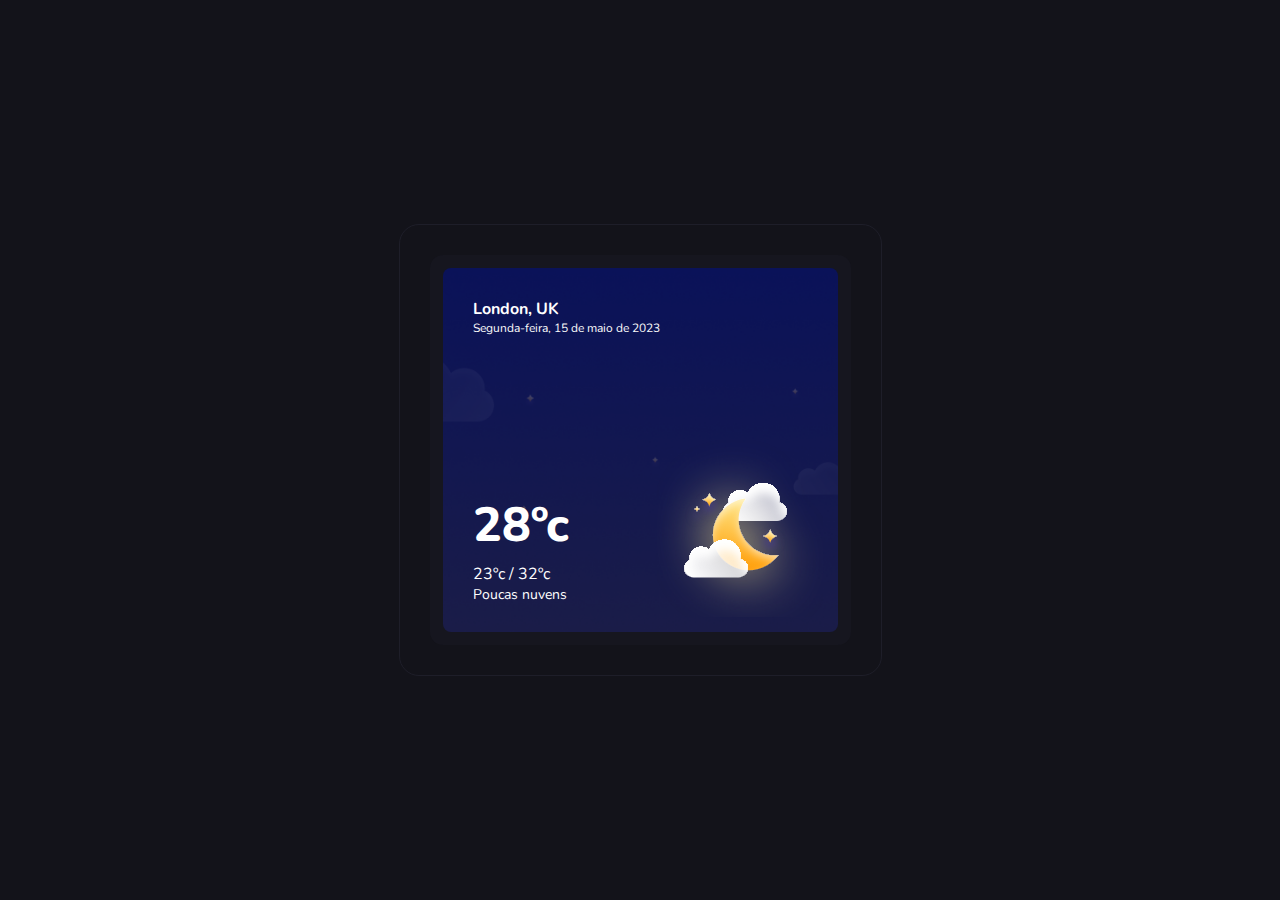
==== weather.html @ 416b16af "initial commit" ====
<!DOCTYPE html>
<html lang="en">
  <head>
    <meta charset="UTF-8" />
    <meta name="viewport" content="width=device-width, initial-scale=1.0" />
    <link rel="stylesheet" href="css/nullstyles.css" />
    <link rel="stylesheet" href="css/style.css" />
    <link rel="stylesheet" href="css/weather.css" />

    <link
      href="https://fonts.googleapis.com/css2?family=DM+Sans:ital,opsz,wght@0,9..40,100..1000;1,9..40,100..1000&family=Geist:wght@100..900&family=Nunito:ital,wght@0,200..1000;1,200..1000&display=swap"
      rel="stylesheet"
    />
    <title>Weather App</title>
  </head>
  <body>
    <main>
      <div class="section"> 
        <div class='main-card'>
          <div>
            <p class='location'>London, UK</p>
            <p class='date'>Segunda-feira, 15 de maio de 2023</p>
          </div>
          <div class='temperatures-wrapper'>
            <div>
              <div class='temperature'>28ºc</div>
              <div class='temperatures'>
                <span class='temperature-min'>23ºc</span>
                /
                <span class='temperature-max'>32ºc</span>
              </div>
              <div class='condition'>Poucas nuvens</div>
            </div>
            <img class='weather-icon' src='/img/evening-icon.svg' alt='evening-icon' />
          </div>
        </div>
      </di>
    </main>
    <script src="weather.js"></script>
  </body>
</html>
---- css/nullstyles.css ----
html,
body,
div,
span,
applet,
object,
iframe,
h1,
h2,
h3,
h4,
h5,
h6,
p,
blockquote,
pre,
a,
abbr,
acronym,
address,
big,
cite,
code,
del,
dfn,
em,
img,
ins,
kbd,
q,
s,
samp,
small,
strike,
strong,
sub,
sup,
tt,
var,
b,
u,
i,
center,
dl,
dt,
dd,
ol,
ul,
li,
fieldset,
form,
label,
legend,
table,
caption,
tbody,
tfoot,
thead,
tr,
th,
td,
article,
aside,
canvas,
details,
embed,
figure,
figcaption,
footer,
header,
hgroup,
menu,
nav,
output,
ruby,
section,
summary,
time,
mark,
audio,
video {
  margin: 0;
  padding: 0;
  border: 0;
  font-size: 100%;
  font: inherit;
  vertical-align: baseline;
}
article,
aside,
details,
figcaption,
figure,
footer,
header,
hgroup,
menu,
nav,
section {
  display: block;
}
html {
  height: 100%;
}
body {
  line-height: 1;
}
ol,
ul {
  list-style: none;
}
blockquote,
q {
  quotes: none;
}
blockquote:before,
blockquote:after,
q:before,
q:after {
  content: "";
  content: none;
}
table {
  border-collapse: collapse;
  border-spacing: 0;
}
---- css/style.css ----
:root {
  --background: #13131a;
  --background-section: #16161f;
  --foreground: #fafafa;
  --foreground-muted: #bfbfd4;
  --input-background: #1e1e29;
  --input-foreground: #7f7f98;
}

body {
  background-color: var(--background);
  color: var(--foreground);
  font-family: "Nunito", sans-serif;

  height: 100vh;
  display: flex;
  justify-content: center;
  align-items: center;
}

main {
  display: flex;
  flex-direction: column;
  align-items: center;
  padding: 30px;
  border: var(--input-background) 1px solid;
  border-radius: 20px;
}

input {
  outline: none;
  border: none;
  background-color: var(--input-background);
  color: var(--input-foreground);
}
---- css/weather.css ----
.section {
  padding: 13px;
  border-radius: 13px;
  background-color: var(--background-section);
}

.main-card {
  border-radius: 8px;
  padding: 30px;
  width: 335px;
  height: 304px;
  background: no-repeat url("/img/evening.png");
  background-size: cover;
  display: flex;
  flex-direction: column;
  justify-content: space-between;
}

.location {
  color: #fff;
  font-weight: bold;
  line-height: 140%;
}

.date {
  font-size: 12px;
  line-height: 140%;
}

.temperature {
  color: #fff;
  font-size: 48px;
  font-weight: 800;
  margin-bottom: 8px;
  line-height: 120%;
}

.temperatures {
  color: #fff;
  line-height: 160%;
}

.condition {
  color: #fff;
  font-size: 14px;
}

.temperatures-wrapper {
  display: flex;
  justify-content: space-between;
  align-items: end;
}

.weather-icon {
  margin-right: -15px;
  margin-bottom: -15px;
}
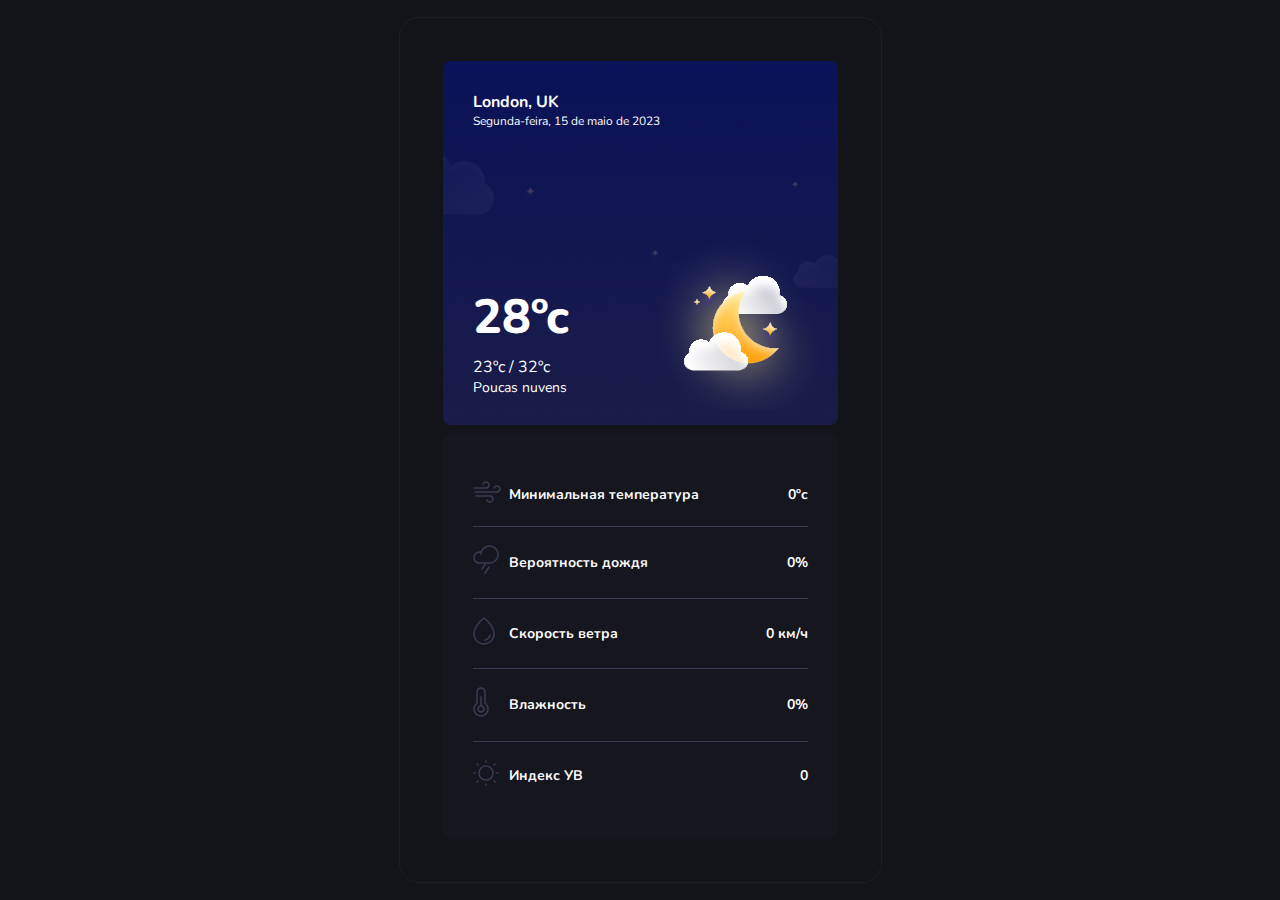
==== commit 8f313f0e: "feat: section 2" ====
--- a/weather.html
+++ b/weather.html
@@ -1,41 +1,97 @@
 <!DOCTYPE html>
 <html lang="en">
-  <head>
-    <meta charset="UTF-8" />
-    <meta name="viewport" content="width=device-width, initial-scale=1.0" />
-    <link rel="stylesheet" href="css/nullstyles.css" />
-    <link rel="stylesheet" href="css/style.css" />
-    <link rel="stylesheet" href="css/weather.css" />
+	<head>
+		<meta charset="UTF-8" />
+		<meta name="viewport" content="width=device-width, initial-scale=1.0" />
+		<link rel="stylesheet" href="css/nullstyles.css" />
+		<link rel="stylesheet" href="css/style.css" />
+		<link rel="stylesheet" href="css/weather.css" />
+		<link rel="stylesheet" href="css/detail-weather.css" />
 
-    <link
-      href="https://fonts.googleapis.com/css2?family=DM+Sans:ital,opsz,wght@0,9..40,100..1000;1,9..40,100..1000&family=Geist:wght@100..900&family=Nunito:ital,wght@0,200..1000;1,200..1000&display=swap"
-      rel="stylesheet"
-    />
-    <title>Weather App</title>
-  </head>
-  <body>
-    <main>
-      <div class="section"> 
-        <div class='main-card'>
-          <div>
-            <p class='location'>London, UK</p>
-            <p class='date'>Segunda-feira, 15 de maio de 2023</p>
-          </div>
-          <div class='temperatures-wrapper'>
-            <div>
-              <div class='temperature'>28ºc</div>
-              <div class='temperatures'>
-                <span class='temperature-min'>23ºc</span>
-                /
-                <span class='temperature-max'>32ºc</span>
-              </div>
-              <div class='condition'>Poucas nuvens</div>
-            </div>
-            <img class='weather-icon' src='/img/evening-icon.svg' alt='evening-icon' />
-          </div>
-        </div>
-      </di>
-    </main>
-    <script src="weather.js"></script>
-  </body>
+		<link
+			href="https://fonts.googleapis.com/css2?family=DM+Sans:ital,opsz,wght@0,9..40,100..1000;1,9..40,100..1000&family=Geist:wght@100..900&family=Nunito:ital,wght@0,200..1000;1,200..1000&display=swap"
+			rel="stylesheet"
+		/>
+		<title>Weather App</title>
+	</head>
+	<body>
+		<main>
+			<div class="section">
+				<div class="main-card bg">
+					<div>
+						<p class="location">London, UK</p>
+						<p class="date">Segunda-feira, 15 de maio de 2023</p>
+					</div>
+					<div class="temperatures-wrapper">
+						<div>
+							<div class="temperature">28ºc</div>
+							<div class="temperatures">
+								<span class="temperature-min">23ºc</span>
+								/
+								<span class="temperature-max">32ºc</span>
+							</div>
+							<div class="condition">Poucas nuvens</div>
+						</div>
+						<img
+							class="weather-icon"
+							src="/img/evening-icon.svg"
+							alt="evening-icon"
+						/>
+					</div>
+				</div>
+
+				<div class="main-card">
+					<div class="detail-weather">
+						<ul class="detail-weather-list">
+							<li class="detail-weather-item">
+								<span class="detail-weather-span"
+									><img src="img/svg/detail-weather/01.svg"
+								/></span>
+								<span class="detail-weather-span">Минимальная температура</span>
+								<span class="detail-weather-span detail-weather-min-temp"
+									>0ºc</span
+								>
+							</li>
+							<li class="detail-weather-item">
+								<span class="detail-weather-span"
+									><img src="img/svg/detail-weather/02.svg"
+								/></span>
+								<span class="detail-weather-span">Вероятность дождя</span>
+								<span class="detail-weather-span detail-weather-chance-of-rain"
+									>0%</span
+								>
+							</li>
+							<li class="detail-weather-item">
+								<span class="detail-weather-span"
+									><img src="img/svg/detail-weather/03.svg"
+								/></span>
+								<span class="detail-weather-span">Скорость ветра</span>
+								<span class="detail-weather-span detail-weather-wind-kmh"
+									>0 км/ч</span
+								>
+							</li>
+
+							<li class="detail-weather-item">
+								<span class="detail-weather-span"
+									><img src="img/svg/detail-weather/04.svg"
+								/></span>
+								<span class="detail-weather-span">Влажность</span>
+								<span class="detail-weather-span detail-weather-humidity"
+									>0%</span
+								>
+							</li>
+							<li class="detail-weather-item">
+								<span class="detail-weather-span"
+									><img src="img/svg/detail-weather/05.svg"
+								/></span>
+								<span class="detail-weather-span">Индекс УВ</span>
+								<span class="detail-weather-span detail-weather-uv">0</span>
+							</li>
+						</ul>
+					</div>
+				</div>
+			</div>
+		</main>
+		<script src="weather.js"></script>
+	</body>
 </html>
--- a/css/weather.css
+++ b/css/weather.css
@@ -1,57 +1,62 @@
 .section {
-  padding: 13px;
-  border-radius: 13px;
-  background-color: var(--background-section);
+	padding: 13px;
+	border-radius: 13px;
+	display: flex;
+	flex-direction: column;
+	gap: 8px;
 }
 
 .main-card {
-  border-radius: 8px;
-  padding: 30px;
-  width: 335px;
-  height: 304px;
-  background: no-repeat url("/img/evening.png");
-  background-size: cover;
-  display: flex;
-  flex-direction: column;
-  justify-content: space-between;
+	border-radius: 8px;
+	padding: 30px;
+	width: 335px;
+	min-height: 304px;
+	background-color: var(--background-section);
+	display: flex;
+	flex-direction: column;
+	justify-content: space-between;
+}
+.main-card.bg {
+	background: no-repeat url("/img/evening.png");
+	background-size: cover;
 }
 
 .location {
-  color: #fff;
-  font-weight: bold;
-  line-height: 140%;
+	color: #fff;
+	font-weight: bold;
+	line-height: 140%;
 }
 
 .date {
-  font-size: 12px;
-  line-height: 140%;
+	font-size: 12px;
+	line-height: 140%;
 }
 
 .temperature {
-  color: #fff;
-  font-size: 48px;
-  font-weight: 800;
-  margin-bottom: 8px;
-  line-height: 120%;
+	color: #fff;
+	font-size: 48px;
+	font-weight: 800;
+	margin-bottom: 8px;
+	line-height: 120%;
 }
 
 .temperatures {
-  color: #fff;
-  line-height: 160%;
+	color: #fff;
+	line-height: 160%;
 }
 
 .condition {
-  color: #fff;
-  font-size: 14px;
+	color: #fff;
+	font-size: 14px;
 }
 
 .temperatures-wrapper {
-  display: flex;
-  justify-content: space-between;
-  align-items: end;
+	display: flex;
+	justify-content: space-between;
+	align-items: end;
 }
 
 .weather-icon {
-  margin-right: -15px;
-  margin-bottom: -15px;
+	margin-right: -15px;
+	margin-bottom: -15px;
 }
--- a/css/detail-weather.css
+++ b/css/detail-weather.css
@@ -0,0 +1,28 @@
+.detail-weather {
+}
+.detail-weather-list {
+	display: flex;
+	flex-direction: column;
+}
+.detail-weather-item {
+	display: grid;
+	align-items: center;
+	grid-template-columns: 24px 1fr 80px;
+	column-gap: 12px;
+	padding: 18px 0;
+}
+
+.detail-weather-item:not(:last-child) {
+	border-bottom: 1px solid #3b3b54;
+}
+.detail-weather-span {
+	font-family: Nunito;
+	font-size: 14px;
+	font-weight: 700;
+	line-height: 19.6px;
+	white-space: nowrap;
+}
+
+.detail-weather-span:last-child {
+	text-align: right;
+}
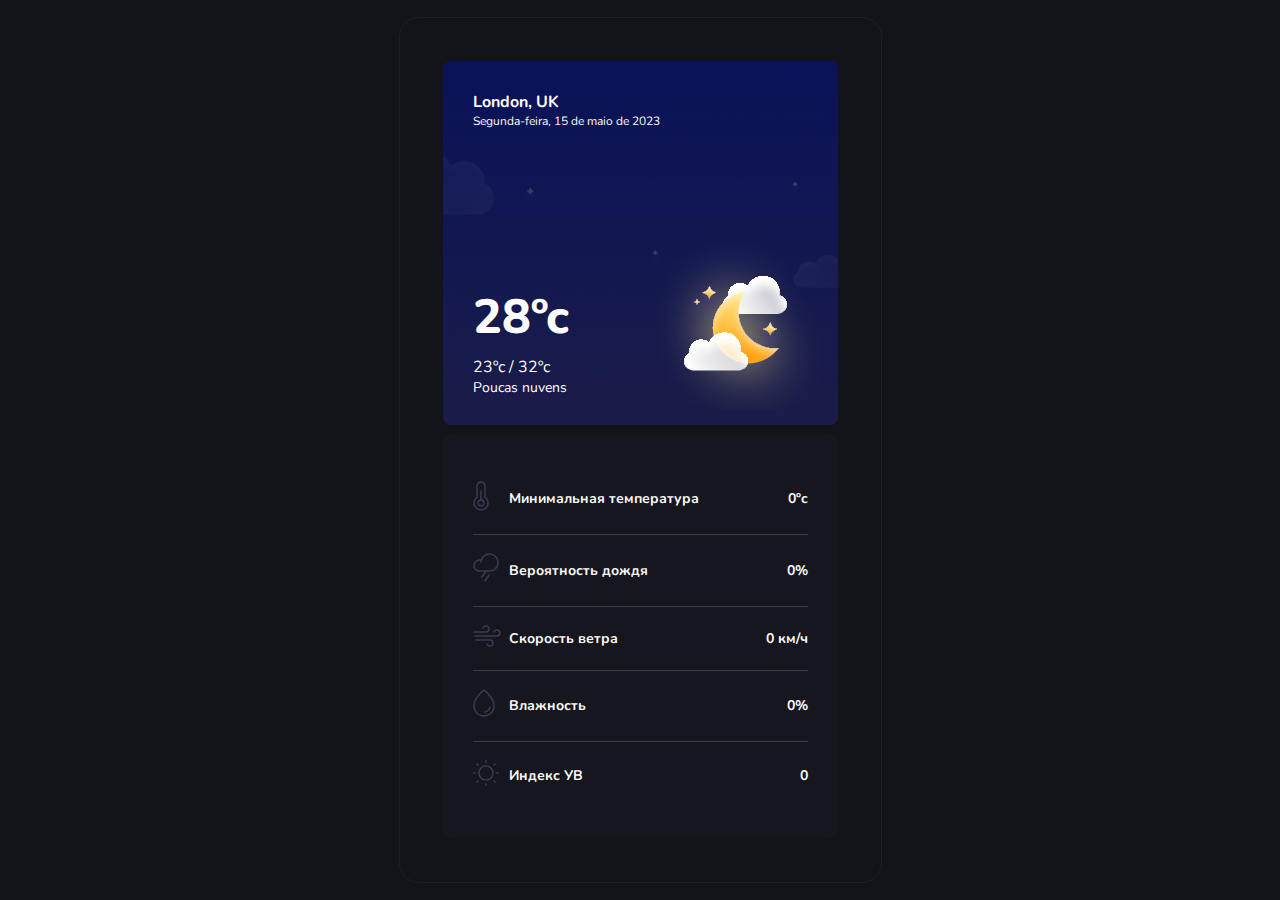
==== commit 67772bdc: "fix: section 2 icons was not in order" ====
--- a/weather.html
+++ b/weather.html
@@ -1,97 +1,97 @@
 <!DOCTYPE html>
 <html lang="en">
-	<head>
-		<meta charset="UTF-8" />
-		<meta name="viewport" content="width=device-width, initial-scale=1.0" />
-		<link rel="stylesheet" href="css/nullstyles.css" />
-		<link rel="stylesheet" href="css/style.css" />
-		<link rel="stylesheet" href="css/weather.css" />
-		<link rel="stylesheet" href="css/detail-weather.css" />
+  <head>
+    <meta charset="UTF-8" />
+    <meta name="viewport" content="width=device-width, initial-scale=1.0" />
+    <link rel="stylesheet" href="css/nullstyles.css" />
+    <link rel="stylesheet" href="css/style.css" />
+    <link rel="stylesheet" href="css/weather.css" />
+    <link rel="stylesheet" href="css/detail-weather.css" />
 
-		<link
-			href="https://fonts.googleapis.com/css2?family=DM+Sans:ital,opsz,wght@0,9..40,100..1000;1,9..40,100..1000&family=Geist:wght@100..900&family=Nunito:ital,wght@0,200..1000;1,200..1000&display=swap"
-			rel="stylesheet"
-		/>
-		<title>Weather App</title>
-	</head>
-	<body>
-		<main>
-			<div class="section">
-				<div class="main-card bg">
-					<div>
-						<p class="location">London, UK</p>
-						<p class="date">Segunda-feira, 15 de maio de 2023</p>
-					</div>
-					<div class="temperatures-wrapper">
-						<div>
-							<div class="temperature">28ºc</div>
-							<div class="temperatures">
-								<span class="temperature-min">23ºc</span>
-								/
-								<span class="temperature-max">32ºc</span>
-							</div>
-							<div class="condition">Poucas nuvens</div>
-						</div>
-						<img
-							class="weather-icon"
-							src="/img/evening-icon.svg"
-							alt="evening-icon"
-						/>
-					</div>
-				</div>
+    <link
+      href="https://fonts.googleapis.com/css2?family=DM+Sans:ital,opsz,wght@0,9..40,100..1000;1,9..40,100..1000&family=Geist:wght@100..900&family=Nunito:ital,wght@0,200..1000;1,200..1000&display=swap"
+      rel="stylesheet"
+    />
+    <title>Weather App</title>
+  </head>
+  <body>
+    <main>
+      <div class="section">
+        <div class="main-card bg">
+          <div>
+            <p class="location">London, UK</p>
+            <p class="date">Segunda-feira, 15 de maio de 2023</p>
+          </div>
+          <div class="temperatures-wrapper">
+            <div>
+              <div class="temperature">28ºc</div>
+              <div class="temperatures">
+                <span class="temperature-min">23ºc</span>
+                /
+                <span class="temperature-max">32ºc</span>
+              </div>
+              <div class="condition">Poucas nuvens</div>
+            </div>
+            <img
+              class="weather-icon"
+              src="/img/evening-icon.svg"
+              alt="evening-icon"
+            />
+          </div>
+        </div>
 
-				<div class="main-card">
-					<div class="detail-weather">
-						<ul class="detail-weather-list">
-							<li class="detail-weather-item">
-								<span class="detail-weather-span"
-									><img src="img/svg/detail-weather/01.svg"
-								/></span>
-								<span class="detail-weather-span">Минимальная температура</span>
-								<span class="detail-weather-span detail-weather-min-temp"
-									>0ºc</span
-								>
-							</li>
-							<li class="detail-weather-item">
-								<span class="detail-weather-span"
-									><img src="img/svg/detail-weather/02.svg"
-								/></span>
-								<span class="detail-weather-span">Вероятность дождя</span>
-								<span class="detail-weather-span detail-weather-chance-of-rain"
-									>0%</span
-								>
-							</li>
-							<li class="detail-weather-item">
-								<span class="detail-weather-span"
-									><img src="img/svg/detail-weather/03.svg"
-								/></span>
-								<span class="detail-weather-span">Скорость ветра</span>
-								<span class="detail-weather-span detail-weather-wind-kmh"
-									>0 км/ч</span
-								>
-							</li>
+        <div class="main-card">
+          <div class="detail-weather">
+            <ul class="detail-weather-list">
+              <li class="detail-weather-item">
+                <span class="detail-weather-span"
+                  ><img src="img/svg/detail-weather/04.svg"
+                /></span>
+                <span class="detail-weather-span">Минимальная температура</span>
+                <span class="detail-weather-span detail-weather-min-temp"
+                  >0ºc</span
+                >
+              </li>
+              <li class="detail-weather-item">
+                <span class="detail-weather-span"
+                  ><img src="img/svg/detail-weather/02.svg"
+                /></span>
+                <span class="detail-weather-span">Вероятность дождя</span>
+                <span class="detail-weather-span detail-weather-chance-of-rain"
+                  >0%</span
+                >
+              </li>
+              <li class="detail-weather-item">
+                <span class="detail-weather-span"
+                  ><img src="img/svg/detail-weather/01.svg"
+                /></span>
+                <span class="detail-weather-span">Скорость ветра</span>
+                <span class="detail-weather-span detail-weather-wind-kmh"
+                  >0 км/ч</span
+                >
+              </li>
 
-							<li class="detail-weather-item">
-								<span class="detail-weather-span"
-									><img src="img/svg/detail-weather/04.svg"
-								/></span>
-								<span class="detail-weather-span">Влажность</span>
-								<span class="detail-weather-span detail-weather-humidity"
-									>0%</span
-								>
-							</li>
-							<li class="detail-weather-item">
-								<span class="detail-weather-span"
-									><img src="img/svg/detail-weather/05.svg"
-								/></span>
-								<span class="detail-weather-span">Индекс УВ</span>
-								<span class="detail-weather-span detail-weather-uv">0</span>
-							</li>
-						</ul>
-					</div>
-				</div>
-			</div>
-		</main>
-		<script src="weather.js"></script>
-	</body>
+              <li class="detail-weather-item">
+                <span class="detail-weather-span"
+                  ><img src="img/svg/detail-weather/03.svg"
+                /></span>
+                <span class="detail-weather-span">Влажность</span>
+                <span class="detail-weather-span detail-weather-humidity"
+                  >0%</span
+                >
+              </li>
+              <li class="detail-weather-item">
+                <span class="detail-weather-span"
+                  ><img src="img/svg/detail-weather/05.svg"
+                /></span>
+                <span class="detail-weather-span">Индекс УВ</span>
+                <span class="detail-weather-span detail-weather-uv">0</span>
+              </li>
+            </ul>
+          </div>
+        </div>
+      </div>
+    </main>
+    <script src="weather.js"></script>
+  </body>
 </html>
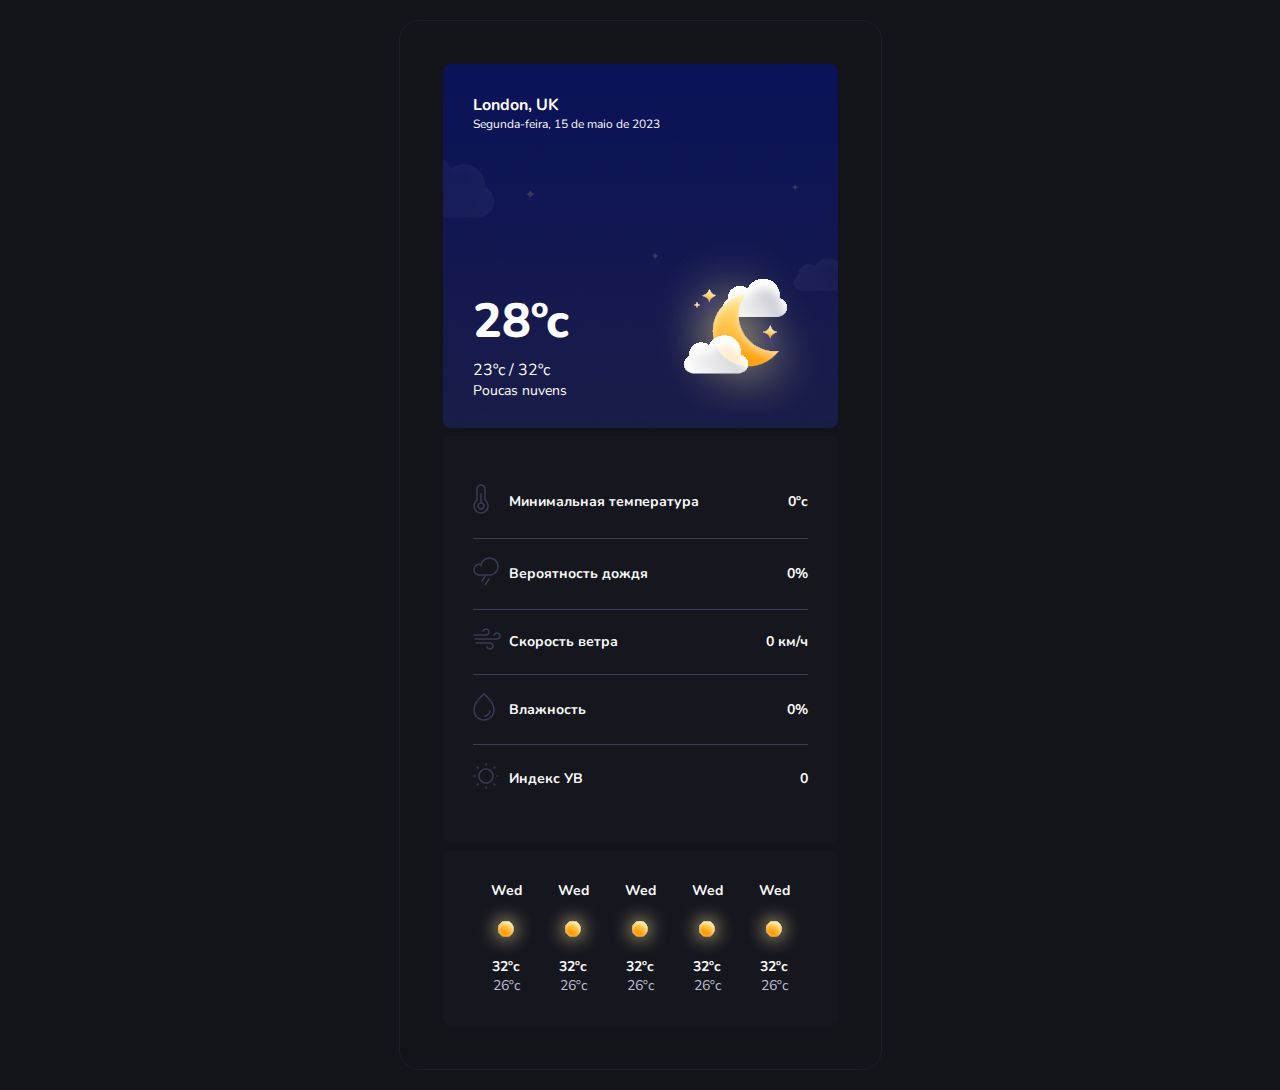
==== commit 95faf06b: "setup future days" ====
--- a/weather.html
+++ b/weather.html
@@ -7,6 +7,7 @@
     <link rel="stylesheet" href="css/style.css" />
     <link rel="stylesheet" href="css/weather.css" />
     <link rel="stylesheet" href="css/detail-weather.css" />
+    <link rel="stylesheet" href="css/future-days-weather.css" />
 
     <link
       href="https://fonts.googleapis.com/css2?family=DM+Sans:ital,opsz,wght@0,9..40,100..1000;1,9..40,100..1000&family=Geist:wght@100..900&family=Nunito:ital,wght@0,200..1000;1,200..1000&display=swap"
@@ -17,7 +18,7 @@
   <body>
     <main>
       <div class="section">
-        <div class="main-card bg">
+        <div class="main-card card bg">
           <div>
             <p class="location">London, UK</p>
             <p class="date">Segunda-feira, 15 de maio de 2023</p>
@@ -90,6 +91,64 @@
             </ul>
           </div>
         </div>
+
+        <ul class="main-card future-days-weather">
+          <li class="day">
+            <h4 class="day-name">Wed</h4>
+            <img
+              src="./img/svg/future-days-weather/clear.svg"
+              alt="clear"
+              width="56"
+              height="56"
+            />
+            <p class="day-max-temperature">32ºc</p>
+            <p class="day-min-temperature">26ºc</p>
+          </li>
+          <li class="day">
+            <h4 class="day-name">Wed</h4>
+            <img
+              src="./img/svg/future-days-weather/clear.svg"
+              alt="clear"
+              width="56"
+              height="56"
+            />
+            <p class="day-max-temperature">32ºc</p>
+            <p class="day-min-temperature">26ºc</p>
+          </li>
+          <li class="day">
+            <h4 class="day-name">Wed</h4>
+            <img
+              src="./img/svg/future-days-weather/clear.svg"
+              alt="clear"
+              width="56"
+              height="56"
+            />
+            <p class="day-max-temperature">32ºc</p>
+            <p class="day-min-temperature">26ºc</p>
+          </li>
+          <li class="day">
+            <h4 class="day-name">Wed</h4>
+            <img
+              src="./img/svg/future-days-weather/clear.svg"
+              alt="clear"
+              width="56"
+              height="56"
+            />
+            <p class="day-max-temperature">32ºc</p>
+            <p class="day-min-temperature">26ºc</p>
+          </li>
+          <li class="day">
+            <h4 class="day-name">Wed</h4>
+            <img
+              src="./img/svg/future-days-weather/clear.svg"
+              alt="clear"
+              width="56"
+              height="56"
+            />
+            <p class="day-max-temperature">32ºc</p>
+            <p class="day-min-temperature">26ºc</p>
+          </li>
+        </ul>
       </div>
     </main>
     <script src="weather.js"></script>
--- a/css/style.css
+++ b/css/style.css
@@ -12,7 +12,8 @@
   color: var(--foreground);
   font-family: "Nunito", sans-serif;
 
-  height: 100vh;
+  min-height: 100vh;
+  padding: 20px 0;
   display: flex;
   justify-content: center;
   align-items: center;
--- a/css/weather.css
+++ b/css/weather.css
@@ -1,62 +1,64 @@
 .section {
-	padding: 13px;
-	border-radius: 13px;
-	display: flex;
-	flex-direction: column;
-	gap: 8px;
+  padding: 13px;
+  border-radius: 13px;
+  display: flex;
+  flex-direction: column;
+  gap: 8px;
 }
 
 .main-card {
-	border-radius: 8px;
-	padding: 30px;
-	width: 335px;
-	min-height: 304px;
-	background-color: var(--background-section);
-	display: flex;
-	flex-direction: column;
-	justify-content: space-between;
+  border-radius: 8px;
+  padding: 30px;
+  background-color: var(--background-section);
+  display: flex;
+  flex-direction: column;
+  justify-content: space-between;
+}
+.card {
+  width: 335px;
+  min-height: 304px;
 }
 .main-card.bg {
-	background: no-repeat url("/img/evening.png");
-	background-size: cover;
+  background: no-repeat url("/img/evening.png");
+  background-size: cover;
 }
 
 .location {
-	color: #fff;
-	font-weight: bold;
-	line-height: 140%;
+  color: #fff;
+  font-weight: bold;
+  line-height: 140%;
 }
 
 .date {
-	font-size: 12px;
-	line-height: 140%;
+  font-size: 12px;
+  line-height: 140%;
 }
 
 .temperature {
-	color: #fff;
-	font-size: 48px;
-	font-weight: 800;
-	margin-bottom: 8px;
-	line-height: 120%;
+  color: #fff;
+  font-size: 48px;
+  font-weight: 800;
+  margin-bottom: 8px;
+  line-height: 120%;
 }
 
 .temperatures {
-	color: #fff;
-	line-height: 160%;
+  color: #fff;
+  line-height: 160%;
 }
 
 .condition {
-	color: #fff;
-	font-size: 14px;
+  color: #fff;
+  font-size: 14px;
 }
 
 .temperatures-wrapper {
-	display: flex;
-	justify-content: space-between;
-	align-items: end;
+  display: flex;
+  justify-content: space-between;
+  align-items: end;
 }
 
 .weather-icon {
-	margin-right: -15px;
-	margin-bottom: -15px;
+  margin-right: -15px;
+  margin-bottom: -15px;
 }
--- a/css/future-days-weather.css
+++ b/css/future-days-weather.css
@@ -0,0 +1,27 @@
+.future-days-weather {
+  flex-direction: row;
+}
+
+.day {
+  display: flex;
+  flex-direction: column;
+  align-items: center;
+  padding: 0 5px;
+  flex: 20% 0 1;
+}
+
+.day-name,
+.day-max-temperature,
+.day-min-temperature {
+  font-size: 14px;
+  line-height: 140%;
+}
+
+.day-name,
+.day-max-temperature {
+  font-weight: bold;
+}
+
+.day-min-temperature {
+  color: var(--foreground-muted);
+}
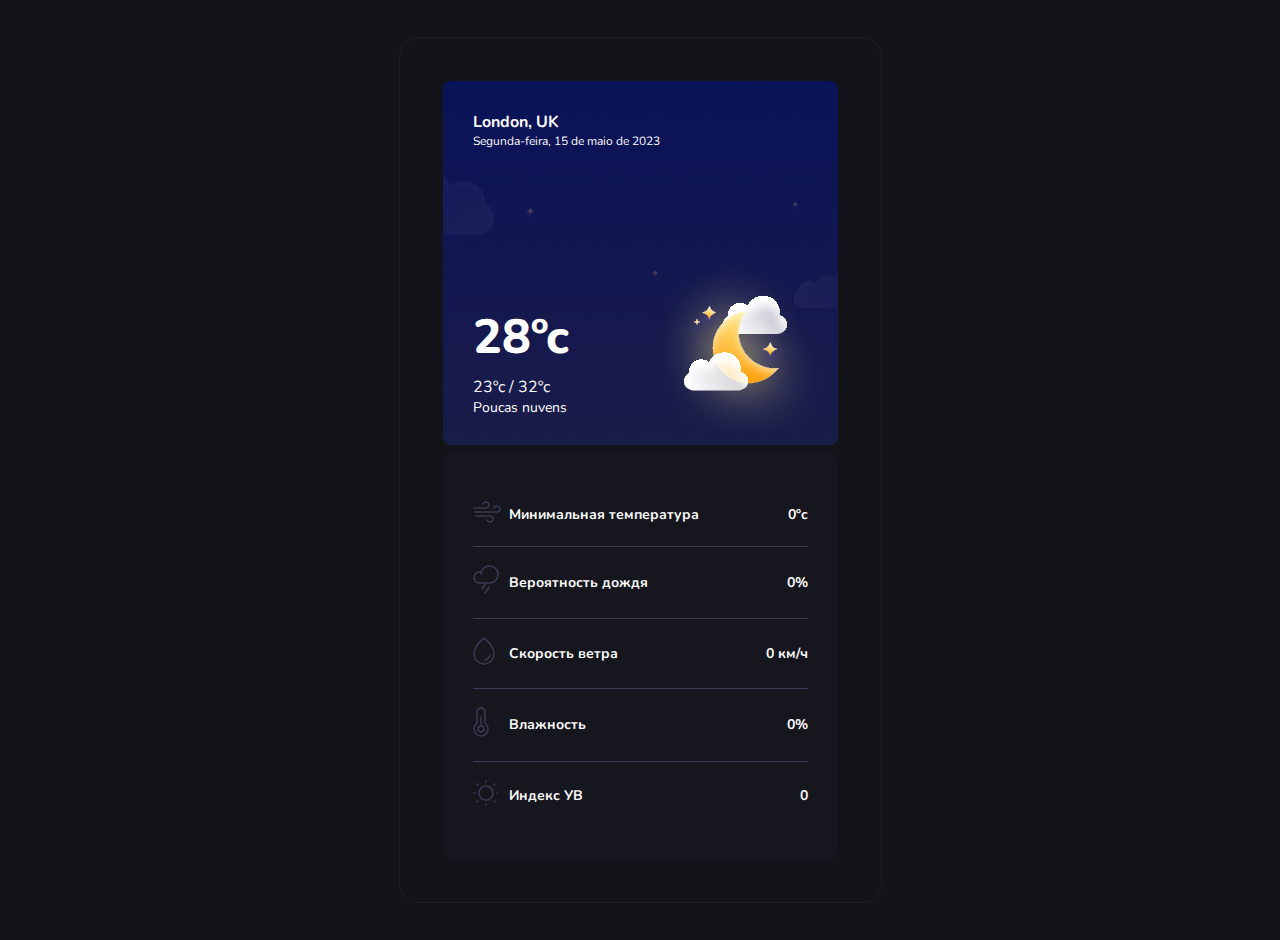
==== commit d35460e4: "merged: all changes" ====
--- a/weather.html
+++ b/weather.html
@@ -1,156 +1,97 @@
 <!DOCTYPE html>
 <html lang="en">
-  <head>
-    <meta charset="UTF-8" />
-    <meta name="viewport" content="width=device-width, initial-scale=1.0" />
-    <link rel="stylesheet" href="css/nullstyles.css" />
-    <link rel="stylesheet" href="css/style.css" />
-    <link rel="stylesheet" href="css/weather.css" />
-    <link rel="stylesheet" href="css/detail-weather.css" />
-    <link rel="stylesheet" href="css/future-days-weather.css" />
+	<head>
+		<meta charset="UTF-8" />
+		<meta name="viewport" content="width=device-width, initial-scale=1.0" />
+		<link rel="stylesheet" href="css/nullstyles.css" />
+		<link rel="stylesheet" href="css/style.css" />
+		<link rel="stylesheet" href="css/weather.css" />
+		<link rel="stylesheet" href="css/detail-weather.css" />
 
-    <link
-      href="https://fonts.googleapis.com/css2?family=DM+Sans:ital,opsz,wght@0,9..40,100..1000;1,9..40,100..1000&family=Geist:wght@100..900&family=Nunito:ital,wght@0,200..1000;1,200..1000&display=swap"
-      rel="stylesheet"
-    />
-    <title>Weather App</title>
-  </head>
-  <body>
-    <main>
-      <div class="section">
-        <div class="main-card card bg">
-          <div>
-            <p class="location">London, UK</p>
-            <p class="date">Segunda-feira, 15 de maio de 2023</p>
-          </div>
-          <div class="temperatures-wrapper">
-            <div>
-              <div class="temperature">28ºc</div>
-              <div class="temperatures">
-                <span class="temperature-min">23ºc</span>
-                /
-                <span class="temperature-max">32ºc</span>
-              </div>
-              <div class="condition">Poucas nuvens</div>
-            </div>
-            <img
-              class="weather-icon"
-              src="/img/evening-icon.svg"
-              alt="evening-icon"
-            />
-          </div>
-        </div>
+		<link
+			href="https://fonts.googleapis.com/css2?family=DM+Sans:ital,opsz,wght@0,9..40,100..1000;1,9..40,100..1000&family=Geist:wght@100..900&family=Nunito:ital,wght@0,200..1000;1,200..1000&display=swap"
+			rel="stylesheet"
+		/>
+		<title>Weather App</title>
+	</head>
+	<body>
+		<main>
+			<div class="section">
+				<div class="main-card bg">
+					<div>
+						<p class="location">London, UK</p>
+						<p class="date">Segunda-feira, 15 de maio de 2023</p>
+					</div>
+					<div class="temperatures-wrapper">
+						<div>
+							<div class="temperature">28ºc</div>
+							<div class="temperatures">
+								<span class="temperature-min">23ºc</span>
+								/
+								<span class="temperature-max">32ºc</span>
+							</div>
+							<div class="condition">Poucas nuvens</div>
+						</div>
+						<img
+							class="weather-icon"
+							src="/img/evening-icon.svg"
+							alt="evening-icon"
+						/>
+					</div>
+				</div>
 
-        <div class="main-card">
-          <div class="detail-weather">
-            <ul class="detail-weather-list">
-              <li class="detail-weather-item">
-                <span class="detail-weather-span"
-                  ><img src="img/svg/detail-weather/04.svg"
-                /></span>
-                <span class="detail-weather-span">Минимальная температура</span>
-                <span class="detail-weather-span detail-weather-min-temp"
-                  >0ºc</span
-                >
-              </li>
-              <li class="detail-weather-item">
-                <span class="detail-weather-span"
-                  ><img src="img/svg/detail-weather/02.svg"
-                /></span>
-                <span class="detail-weather-span">Вероятность дождя</span>
-                <span class="detail-weather-span detail-weather-chance-of-rain"
-                  >0%</span
-                >
-              </li>
-              <li class="detail-weather-item">
-                <span class="detail-weather-span"
-                  ><img src="img/svg/detail-weather/01.svg"
-                /></span>
-                <span class="detail-weather-span">Скорость ветра</span>
-                <span class="detail-weather-span detail-weather-wind-kmh"
-                  >0 км/ч</span
-                >
-              </li>
+				<div class="main-card">
+					<div class="detail-weather">
+						<ul class="detail-weather-list">
+							<li class="detail-weather-item">
+								<span class="detail-weather-span"
+									><img src="img/svg/detail-weather/01.svg"
+								/></span>
+								<span class="detail-weather-span">Минимальная температура</span>
+								<span class="detail-weather-span detail-weather-min-temp"
+									>0ºc</span
+								>
+							</li>
+							<li class="detail-weather-item">
+								<span class="detail-weather-span"
+									><img src="img/svg/detail-weather/02.svg"
+								/></span>
+								<span class="detail-weather-span">Вероятность дождя</span>
+								<span class="detail-weather-span detail-weather-chance-of-rain"
+									>0%</span
+								>
+							</li>
+							<li class="detail-weather-item">
+								<span class="detail-weather-span"
+									><img src="img/svg/detail-weather/03.svg"
+								/></span>
+								<span class="detail-weather-span">Скорость ветра</span>
+								<span class="detail-weather-span detail-weather-wind-kmh"
+									>0 км/ч</span
+								>
+							</li>
 
-              <li class="detail-weather-item">
-                <span class="detail-weather-span"
-                  ><img src="img/svg/detail-weather/03.svg"
-                /></span>
-                <span class="detail-weather-span">Влажность</span>
-                <span class="detail-weather-span detail-weather-humidity"
-                  >0%</span
-                >
-              </li>
-              <li class="detail-weather-item">
-                <span class="detail-weather-span"
-                  ><img src="img/svg/detail-weather/05.svg"
-                /></span>
-                <span class="detail-weather-span">Индекс УВ</span>
-                <span class="detail-weather-span detail-weather-uv">0</span>
-              </li>
-            </ul>
-          </div>
-        </div>
-
-        <ul class="main-card future-days-weather">
-          <li class="day">
-            <h4 class="day-name">Wed</h4>
-            <img
-              src="./img/svg/future-days-weather/clear.svg"
-              alt="clear"
-              width="56"
-              height="56"
-            />
-            <p class="day-max-temperature">32ºc</p>
-            <p class="day-min-temperature">26ºc</p>
-          </li>
-          <li class="day">
-            <h4 class="day-name">Wed</h4>
-            <img
-              src="./img/svg/future-days-weather/clear.svg"
-              alt="clear"
-              width="56"
-              height="56"
-            />
-            <p class="day-max-temperature">32ºc</p>
-            <p class="day-min-temperature">26ºc</p>
-          </li>
-          <li class="day">
-            <h4 class="day-name">Wed</h4>
-            <img
-              src="./img/svg/future-days-weather/clear.svg"
-              alt="clear"
-              width="56"
-              height="56"
-            />
-            <p class="day-max-temperature">32ºc</p>
-            <p class="day-min-temperature">26ºc</p>
-          </li>
-          <li class="day">
-            <h4 class="day-name">Wed</h4>
-            <img
-              src="./img/svg/future-days-weather/clear.svg"
-              alt="clear"
-              width="56"
-              height="56"
-            />
-            <p class="day-max-temperature">32ºc</p>
-            <p class="day-min-temperature">26ºc</p>
-          </li>
-          <li class="day">
-            <h4 class="day-name">Wed</h4>
-            <img
-              src="./img/svg/future-days-weather/clear.svg"
-              alt="clear"
-              width="56"
-              height="56"
-            />
-            <p class="day-max-temperature">32ºc</p>
-            <p class="day-min-temperature">26ºc</p>
-          </li>
-        </ul>
-      </div>
-    </main>
-    <script src="weather.js"></script>
-  </body>
+							<li class="detail-weather-item">
+								<span class="detail-weather-span"
+									><img src="img/svg/detail-weather/04.svg"
+								/></span>
+								<span class="detail-weather-span">Влажность</span>
+								<span class="detail-weather-span detail-weather-humidity"
+									>0%</span
+								>
+							</li>
+							<li class="detail-weather-item">
+								<span class="detail-weather-span"
+									><img src="img/svg/detail-weather/05.svg"
+								/></span>
+								<span class="detail-weather-span">Индекс УВ</span>
+								<span class="detail-weather-span detail-weather-uv">0</span>
+							</li>
+						</ul>
+					</div>
+				</div>
+			</div>
+		</main>
+		<script src="weather.js"></script>
+	</body>
 </html>
--- a/css/weather.css
+++ b/css/weather.css
@@ -1,64 +1,62 @@
 .section {
-  padding: 13px;
-  border-radius: 13px;
-  display: flex;
-  flex-direction: column;
-  gap: 8px;
+	padding: 13px;
+	border-radius: 13px;
+	display: flex;
+	flex-direction: column;
+	gap: 8px;
 }
 
 .main-card {
-  border-radius: 8px;
-  padding: 30px;
-  background-color: var(--background-section);
-  display: flex;
-  flex-direction: column;
-  justify-content: space-between;
-}
-.card {
-  width: 335px;
-  min-height: 304px;
+	border-radius: 8px;
+	padding: 30px;
+	width: 335px;
+	min-height: 304px;
+	background-color: var(--background-section);
+	display: flex;
+	flex-direction: column;
+	justify-content: space-between;
 }
 .main-card.bg {
-  background: no-repeat url("/img/evening.png");
-  background-size: cover;
+	background: no-repeat url("/img/evening.png");
+	background-size: cover;
 }
 
 .location {
-  color: #fff;
-  font-weight: bold;
-  line-height: 140%;
+	color: #fff;
+	font-weight: bold;
+	line-height: 140%;
 }
 
 .date {
-  font-size: 12px;
-  line-height: 140%;
+	font-size: 12px;
+	line-height: 140%;
 }
 
 .temperature {
-  color: #fff;
-  font-size: 48px;
-  font-weight: 800;
-  margin-bottom: 8px;
-  line-height: 120%;
+	color: #fff;
+	font-size: 48px;
+	font-weight: 800;
+	margin-bottom: 8px;
+	line-height: 120%;
 }
 
 .temperatures {
-  color: #fff;
-  line-height: 160%;
+	color: #fff;
+	line-height: 160%;
 }
 
 .condition {
-  color: #fff;
-  font-size: 14px;
+	color: #fff;
+	font-size: 14px;
 }
 
 .temperatures-wrapper {
-  display: flex;
-  justify-content: space-between;
-  align-items: end;
+	display: flex;
+	justify-content: space-between;
+	align-items: end;
 }
 
 .weather-icon {
-  margin-right: -15px;
-  margin-bottom: -15px;
+	margin-right: -15px;
+	margin-bottom: -15px;
 }
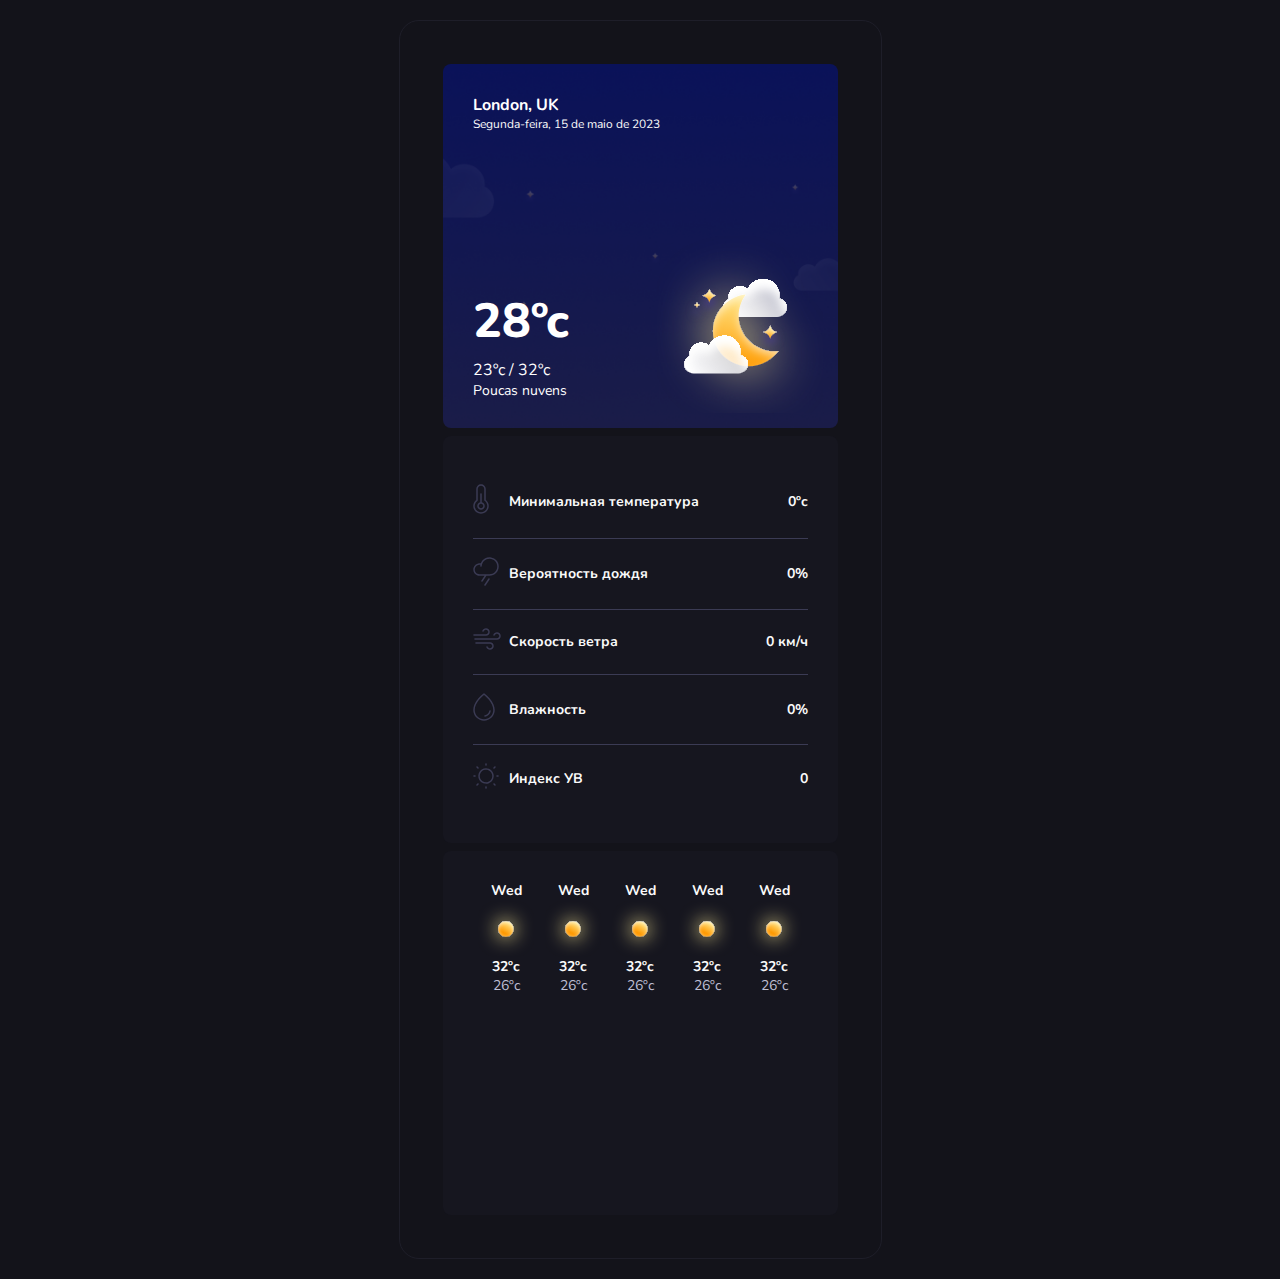
==== commit 5c49f4d0: "merged: all changes" ====
--- a/weather.html
+++ b/weather.html
@@ -7,6 +7,7 @@
 		<link rel="stylesheet" href="css/style.css" />
 		<link rel="stylesheet" href="css/weather.css" />
 		<link rel="stylesheet" href="css/detail-weather.css" />
+		<link rel="stylesheet" href="css/future-days-weather.css" />
 
 		<link
 			href="https://fonts.googleapis.com/css2?family=DM+Sans:ital,opsz,wght@0,9..40,100..1000;1,9..40,100..1000&family=Geist:wght@100..900&family=Nunito:ital,wght@0,200..1000;1,200..1000&display=swap"
@@ -17,7 +18,7 @@
 	<body>
 		<main>
 			<div class="section">
-				<div class="main-card bg">
+				<div class="main-card card bg">
 					<div>
 						<p class="location">London, UK</p>
 						<p class="date">Segunda-feira, 15 de maio de 2023</p>
@@ -45,7 +46,7 @@
 						<ul class="detail-weather-list">
 							<li class="detail-weather-item">
 								<span class="detail-weather-span"
-									><img src="img/svg/detail-weather/01.svg"
+									><img src="img/svg/detail-weather/04.svg"
 								/></span>
 								<span class="detail-weather-span">Минимальная температура</span>
 								<span class="detail-weather-span detail-weather-min-temp"
@@ -63,7 +64,7 @@
 							</li>
 							<li class="detail-weather-item">
 								<span class="detail-weather-span"
-									><img src="img/svg/detail-weather/03.svg"
+									><img src="img/svg/detail-weather/01.svg"
 								/></span>
 								<span class="detail-weather-span">Скорость ветра</span>
 								<span class="detail-weather-span detail-weather-wind-kmh"
@@ -73,7 +74,7 @@
 
 							<li class="detail-weather-item">
 								<span class="detail-weather-span"
-									><img src="img/svg/detail-weather/04.svg"
+									><img src="img/svg/detail-weather/03.svg"
 								/></span>
 								<span class="detail-weather-span">Влажность</span>
 								<span class="detail-weather-span detail-weather-humidity"
@@ -90,6 +91,64 @@
 						</ul>
 					</div>
 				</div>
+
+				<ul class="main-card future-days-weather">
+					<li class="day">
+						<h4 class="day-name">Wed</h4>
+						<img
+							src="./img/svg/future-days-weather/clear.svg"
+							alt="clear"
+							width="56"
+							height="56"
+						/>
+						<p class="day-max-temperature">32ºc</p>
+						<p class="day-min-temperature">26ºc</p>
+					</li>
+					<li class="day">
+						<h4 class="day-name">Wed</h4>
+						<img
+							src="./img/svg/future-days-weather/clear.svg"
+							alt="clear"
+							width="56"
+							height="56"
+						/>
+						<p class="day-max-temperature">32ºc</p>
+						<p class="day-min-temperature">26ºc</p>
+					</li>
+					<li class="day">
+						<h4 class="day-name">Wed</h4>
+						<img
+							src="./img/svg/future-days-weather/clear.svg"
+							alt="clear"
+							width="56"
+							height="56"
+						/>
+						<p class="day-max-temperature">32ºc</p>
+						<p class="day-min-temperature">26ºc</p>
+					</li>
+					<li class="day">
+						<h4 class="day-name">Wed</h4>
+						<img
+							src="./img/svg/future-days-weather/clear.svg"
+							alt="clear"
+							width="56"
+							height="56"
+						/>
+						<p class="day-max-temperature">32ºc</p>
+						<p class="day-min-temperature">26ºc</p>
+					</li>
+					<li class="day">
+						<h4 class="day-name">Wed</h4>
+						<img
+							src="./img/svg/future-days-weather/clear.svg"
+							alt="clear"
+							width="56"
+							height="56"
+						/>
+						<p class="day-max-temperature">32ºc</p>
+						<p class="day-min-temperature">26ºc</p>
+					</li>
+				</ul>
 			</div>
 		</main>
 		<script src="weather.js"></script>
--- a/css/weather.css
+++ b/css/weather.css
@@ -15,6 +15,14 @@
 	display: flex;
 	flex-direction: column;
 	justify-content: space-between;
+}
+.main-card.bg {
+	background: no-repeat url("/img/evening.png");
+	background-size: cover;
+}
+.card {
+	width: 335px;
+	min-height: 304px;
 }
 .main-card.bg {
 	background: no-repeat url("/img/evening.png");
--- a/css/future-days-weather.css
+++ b/css/future-days-weather.css
@@ -0,0 +1,27 @@
+.future-days-weather {
+  flex-direction: row;
+}
+
+.day {
+  display: flex;
+  flex-direction: column;
+  align-items: center;
+  padding: 0 5px;
+  flex: 20% 0 1;
+}
+
+.day-name,
+.day-max-temperature,
+.day-min-temperature {
+  font-size: 14px;
+  line-height: 140%;
+}
+
+.day-name,
+.day-max-temperature {
+  font-weight: bold;
+}
+
+.day-min-temperature {
+  color: var(--foreground-muted);
+}
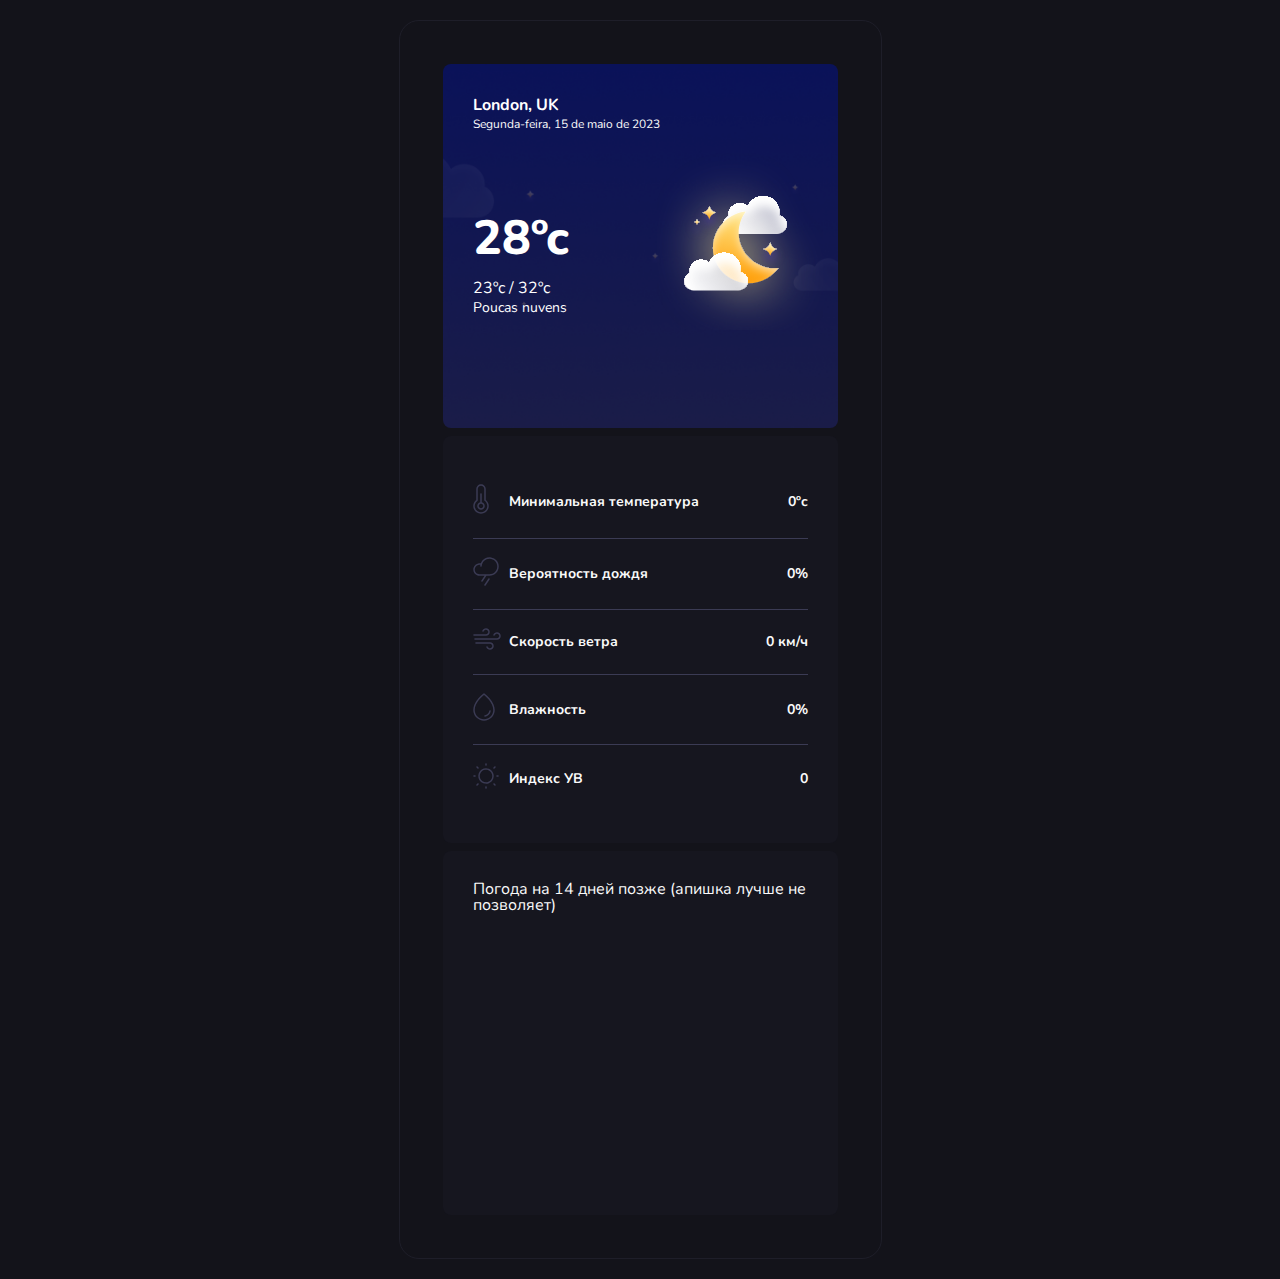
==== commit 04249872: "feat: third section has beed added" ====
--- a/weather.html
+++ b/weather.html
@@ -91,64 +91,10 @@
 						</ul>
 					</div>
 				</div>
-
-				<ul class="main-card future-days-weather">
-					<li class="day">
-						<h4 class="day-name">Wed</h4>
-						<img
-							src="./img/svg/future-days-weather/clear.svg"
-							alt="clear"
-							width="56"
-							height="56"
-						/>
-						<p class="day-max-temperature">32ºc</p>
-						<p class="day-min-temperature">26ºc</p>
-					</li>
-					<li class="day">
-						<h4 class="day-name">Wed</h4>
-						<img
-							src="./img/svg/future-days-weather/clear.svg"
-							alt="clear"
-							width="56"
-							height="56"
-						/>
-						<p class="day-max-temperature">32ºc</p>
-						<p class="day-min-temperature">26ºc</p>
-					</li>
-					<li class="day">
-						<h4 class="day-name">Wed</h4>
-						<img
-							src="./img/svg/future-days-weather/clear.svg"
-							alt="clear"
-							width="56"
-							height="56"
-						/>
-						<p class="day-max-temperature">32ºc</p>
-						<p class="day-min-temperature">26ºc</p>
-					</li>
-					<li class="day">
-						<h4 class="day-name">Wed</h4>
-						<img
-							src="./img/svg/future-days-weather/clear.svg"
-							alt="clear"
-							width="56"
-							height="56"
-						/>
-						<p class="day-max-temperature">32ºc</p>
-						<p class="day-min-temperature">26ºc</p>
-					</li>
-					<li class="day">
-						<h4 class="day-name">Wed</h4>
-						<img
-							src="./img/svg/future-days-weather/clear.svg"
-							alt="clear"
-							width="56"
-							height="56"
-						/>
-						<p class="day-max-temperature">32ºc</p>
-						<p class="day-min-temperature">26ºc</p>
-					</li>
-				</ul>
+				<div class="main-card">
+					<h3>Погода на 14 дней позже (апишка лучше не позволяет)</h3>
+					<ul class="future-days-weather"></ul>
+				</div>
 			</div>
 		</main>
 		<script src="weather.js"></script>
--- a/css/weather.css
+++ b/css/weather.css
@@ -14,7 +14,7 @@
 	background-color: var(--background-section);
 	display: flex;
 	flex-direction: column;
-	justify-content: space-between;
+	gap: 20px;
 }
 .main-card.bg {
 	background: no-repeat url("/img/evening.png");
--- a/css/future-days-weather.css
+++ b/css/future-days-weather.css
@@ -1,27 +1,28 @@
 .future-days-weather {
-  flex-direction: row;
+	flex-direction: row;
+	display: flex;
 }
 
 .day {
-  display: flex;
-  flex-direction: column;
-  align-items: center;
-  padding: 0 5px;
-  flex: 20% 0 1;
+	display: flex;
+	flex-direction: column;
+	align-items: center;
+	padding: 0 5px;
+	flex: 20% 0 1;
 }
 
 .day-name,
 .day-max-temperature,
 .day-min-temperature {
-  font-size: 14px;
-  line-height: 140%;
+	font-size: 14px;
+	line-height: 140%;
 }
 
 .day-name,
 .day-max-temperature {
-  font-weight: bold;
+	font-weight: bold;
 }
 
 .day-min-temperature {
-  color: var(--foreground-muted);
+	color: var(--foreground-muted);
 }
